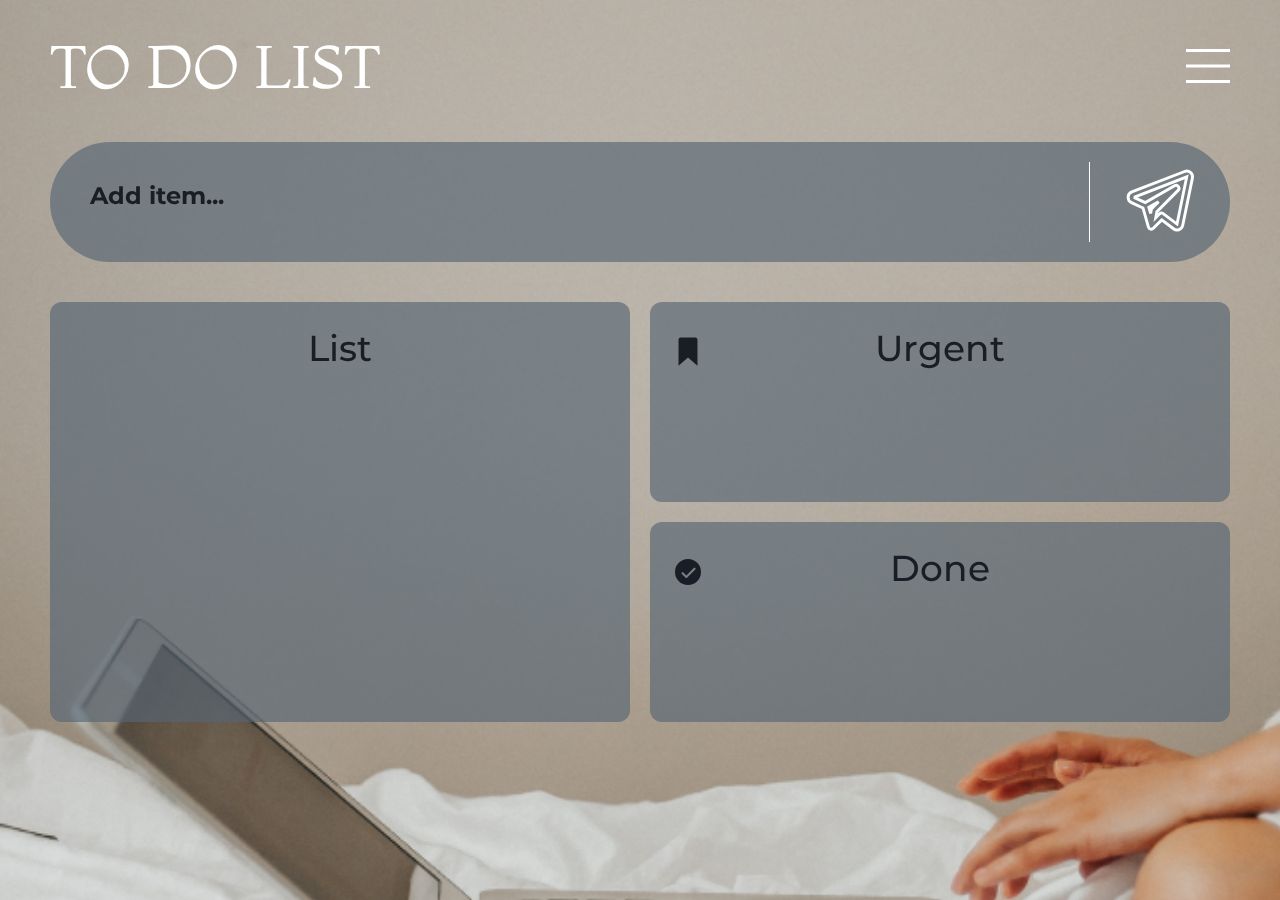
==== index.html @ da49c691 "Updates" ====
<!DOCTYPE html>
<html lang="en">

<head>
  <meta charset="UTF-8">
  <meta name="viewport" content="width=device-width, initial-scale=1.0">
  <title>ToDo List</title>
  <link rel="apple-touch-icon" sizes="180x180" href="images/favicon/apple-touch-icon.png">
  <link rel="icon" type="image/png" sizes="32x32" href="images/favicon/favicon-32x32.png">
  <link rel="icon" type="image/png" sizes="16x16" href="images/favicon/favicon-16x16.png">
  <link rel="manifest" href="images/favicon/site.webmanifest">
  <link rel="mask-icon" href="images/favicon/safari-pinned-tab.svg" color="#5bbad5">
  <meta name="msapplication-TileColor" content="#da532c">
  <meta name="theme-color" content="#ffffff">
  <link rel="stylesheet" href="css/style.min.css">
</head>

<body>
  <header class="header">
    <div class="container">
      <nav class="menu">
        <h1 class="header__title lng-title">TO DO LIST</h1>

        <button class="burger" type="button">
          <span class="burger__line"></span>
          <span class="sr-only lng-sr_only_burger">Open menu</span>
        </button>
      </nav>
    </div>
  </header>
  <main class="main">

    <section class="to-do">
      <div class="container">
        <div class="to-do__inner">

          <form class="form" id="form">
            <textarea class="form__input" id="input" placeholder="Add item..."></textarea>
            <button class="form__btn-send" type="submit">
              <svg class="form__btn-svg">
                <use xlink:href="images/sprite.svg#add_btn"></use>
              </svg>
            </button>
          </form>

          <button class="form__btn-cancele none lng-cancele_btn" type="button">Cancele</button>

          <div class="to-do__lists">
            <div class="to-do__wrap to-do__wrap--tasks" id="tasks-all" data-status="all">
              <h2 class="to-do__list-title lng-list">List</h2>
              <ul class="to-do__lict"></ul>
            </div>
            <div class="to-do__wrap to-do__wrap--pinned" id="tasks-pinned" data-status="pinned">
              <div class="to-do__title-wrap">
                <h2 class="to-do__list-title lng-urgent">Urgent</h2>
                <svg class="to-do__svg to-do__svg--title">
                  <use xlink:href="images/sprite.svg#pin"></use>
                </svg>
              </div>
              <ul class="to-do__list-pinned"></ul>
            </div>
            <div class="to-do__wrap to-do__wrap--done" id="tasks-done" data-status="done">
              <div class="to-do__title-wrap">
                <h2 class="to-do__list-title lng-done">Done</h2>
                <svg class="to-do__svg to-do__svg--title">
                  <use xlink:href="images/sprite.svg#check-mark"></use>
                </svg>
              </div>
              <ul class="to-do__list-done"></ul>
            </div>
          </div>
        </div>
      </div>
    </section>

    <div class="page-status">
      <div class="page-status__wrap">

        <div class="drop-down">
          <button class="drop-down__btn" type="button">
            <span class="lng-select_them">
              Select theme
            </span>
            <svg class="drop-down__svg">
              <use xlink:href="images/sprite.svg#vector"></use>
            </svg>
          </button>
          <input class="drop-down__input none" type="text" id="theme-input">

          <ul class="drop-down__list none" id="theme-list">
            <li class="drop-down__item lng-select_them_light" data-val="light">
              Light
            </li>
            <li class="drop-down__item lng-select_them_dark" data-val="dark">
              Dark
            </li>
            <li class="drop-down__item lng-select_them_eggplant" data-val="eggplant">
              Serious eggplant
            </li>
          </ul>
        </div>

        <div class="drop-down">
          <button class="drop-down__btn" type="button">
            <span class="lng-select_language">Select language</span>
            <svg class="drop-down__svg">
              <use xlink:href="images/sprite.svg#vector"></use>
            </svg>
          </button>
          <input class="drop-down__input none" type="text" id="lang-input">

          <ul class="drop-down__list none" id="lang-list">
            <li class="drop-down__item lng-select_language_en" data-val="en">
              EN English
            </li>
            <li class="drop-down__item lng-select_language_fr" data-val="fr">
              FR French
            </li>
            <li class="drop-down__item lng-select_language_ua" data-val="ua">
              UA Ukrainian
            </li>
          </ul>

        </div>
      </div>
    </div>

    <div class="error none">
      <div class="error__wrap">
        <p class="error__text"></p>
        <button class="error__btn" type="button">Ok</button>
      </div>
    </div>

    <div class="bg" style="background-image: url('images/bg/bg.png');"></div>
  </main>

  <script src="js/main.min.js"></script>
</body>

</html>
---- css/style.min.css ----
html{-webkit-box-sizing:border-box;box-sizing:border-box}*,*::after,*::before{-webkit-box-sizing:inherit;box-sizing:inherit}body{min-height:100vh}ul,ol{padding:0}body,h1,h2,h3,h4,h5,h6,p,ul,ol,li,figure,figcaption,blockquote,dd,dl{margin:0}ul{list-style:none}img{max-width:100%;display:block}input,button,textarea,select{font:inherit;border:none}button{padding:0;border:none;font:inherit;color:inherit;background-color:rgba(0,0,0,0);cursor:pointer;-webkit-appearance:none;-moz-appearance:none;appearance:none}a{text-decoration:none;color:inherit}a,button,input,textarea{outline:rgba(0,0,0,0)}html.light{--text-color: #fff;--menu-color: #fff;--akcent-bg-color: rgba(54, 33, 191, 0.65);--akcent-color: #110559;--symbol-color: #21118C}html.dark{--text-color: #fff;--menu-color: #fff;--akcent-bg-color: rgba(86, 101, 115, 0.65);--akcent-color: #181D26;--symbol-color: #2C3540}html.eggplant{--text-color: #000000;--menu-color: #fff;--akcent-bg-color: rgba(255, 255, 255, 0.65);--akcent-color: #563831;--symbol-color: #A28B85}.error__wrap,.drop-down__item,.drop-down__btn{border:2px solid var(--menu-color);border-radius:6px}body{font-family:"Montserrat";font-weight:400}.form__btn-cancele,.form__input,.to-do__item,.to-do__list-title{font-family:"Montserrat";font-weight:500}.form__input::-webkit-input-placeholder{font-family:"Montserrat";font-weight:700}.form__input::-moz-placeholder{font-family:"Montserrat";font-weight:700}.form__input:-ms-input-placeholder{font-family:"Montserrat";font-weight:700}.form__input::-ms-input-placeholder{font-family:"Montserrat";font-weight:700}.form__input::placeholder{font-family:"Montserrat";font-weight:700}.header__title{font-family:"Montaga";font-weight:400}@font-face{font-family:"Montserrat";font-weight:700;font-style:normal;src:url("../fonts/Montserrat-Bold.woff2") format("woff2"),url("../fonts/Montserrat-Bold.woff") format("woff");font-display:swap}@font-face{font-family:"Montserrat";font-weight:500;font-style:normal;src:url("../fonts/Montserrat-Medium.woff2") format("woff2"),url("../fonts/Montserrat-Medium.woff") format("woff");font-display:swap}@font-face{font-family:"Montserrat";font-weight:400;font-style:normal;src:url("../fonts/Montserrat-Regular.woff2") format("woff2"),url("../fonts/Montserrat-Regular.woff") format("woff");font-display:swap}@font-face{font-family:"Montaga";font-weight:400;font-style:normal;src:url("../fonts/Montaga-Regular.woff2") format("woff2"),url("../fonts/Montaga-Regular.woff") format("woff");font-display:swap}body,html{height:100%}html{scroll-behavior:smooth}body{display:-webkit-box;display:-ms-flexbox;display:flex;-webkit-box-orient:vertical;-webkit-box-direction:normal;-ms-flex-direction:column;flex-direction:column;font-size:16px;line-height:1.2;color:var(--text-color);background-color:rgba(0,0,0,0)}.sr-only{position:absolute;width:1px;height:1px;margin:-1px;border:0;padding:0;white-space:nowrap;clip-path:inset(100%);clip:rect(0 0 0 0);overflow:hidden}.main{-webkit-box-flex:1;-ms-flex-positive:1;flex-grow:1}.container{max-width:1210px;padding:0 15px;margin:0 auto}.none{display:none !important}.lock{overflow:hidden}.bg{position:fixed;inset:0;z-index:-1;background-position:center center;background-size:cover;background-repeat:no-repeat}.header{padding-top:30px;padding-bottom:40px}@media(max-width: 1210px){.header{padding-top:calc(20px + 10*(100vw - 320px)/890)}}@media(max-width: 1210px){.header{padding-bottom:calc(20px + 20*(100vw - 320px)/890)}}.header__title{text-transform:uppercase;font-size:60px}@media(max-width: 1210px){.header__title{font-size:calc(20px + 40*(100vw - 320px)/890)}}.menu{display:-webkit-box;display:-ms-flexbox;display:flex;-webkit-box-pack:justify;-ms-flex-pack:justify;justify-content:space-between;-webkit-box-align:center;-ms-flex-align:center;align-items:center}.page-status{position:fixed;top:-200%;background-color:rgba(51,51,51,.5);height:100vh;width:100%;z-index:100;-webkit-transition:top .3s;transition:top .3s}@media only screen and (max-width: 559px){.page-status{height:100vh}}.page-status--active{top:0}.page-status__wrap{display:-webkit-box;display:-ms-flexbox;display:flex;-webkit-box-align:center;-ms-flex-align:center;align-items:center;background-color:var(--akcent-color);height:100px;padding-left:40px;padding-right:40px;gap:20px}@media(max-width: 1210px){.page-status__wrap{height:calc(70px + 30*(100vw - 320px)/890)}}@media(max-width: 1210px){.page-status__wrap{padding-left:calc(20px + 20*(100vw - 320px)/890)}}@media(max-width: 1210px){.page-status__wrap{padding-right:calc(20px + 20*(100vw - 320px)/890)}}@media only screen and (max-width: 559px){.page-status__wrap{-webkit-box-orient:vertical;-webkit-box-direction:normal;-ms-flex-direction:column;flex-direction:column;-webkit-box-align:start;-ms-flex-align:start;align-items:flex-start;height:100vh;width:80vw;padding-top:20px}}.burger{width:44px;height:34px;position:relative;color:var(--menu-color);z-index:200}.burger__line{position:absolute;right:0;top:50%;-webkit-transform:translateY(-50%);-ms-transform:translateY(-50%);transform:translateY(-50%);width:100%;height:3px;background-color:currentColor;-webkit-transition:-webkit-transform .3s ease-in-out;transition:-webkit-transform .3s ease-in-out;transition:transform .3s ease-in-out;transition:transform .3s ease-in-out, -webkit-transform .3s ease-in-out}.burger::before,.burger::after{content:"";position:absolute;right:0;width:100%;height:3px;background-color:currentColor;-webkit-transition:top .3s ease-in-out,-webkit-transform .3s ease-in-out;transition:top .3s ease-in-out,-webkit-transform .3s ease-in-out;transition:transform .3s ease-in-out,top .3s ease-in-out;transition:transform .3s ease-in-out,top .3s ease-in-out,-webkit-transform .3s ease-in-out}.burger::before{top:0}.burger::after{top:calc(100% - 3px)}.burger--active .burger__line{-webkit-transform:scale(0);-ms-transform:scale(0);transform:scale(0);-webkit-transition:-webkit-transform .3s ease-in-out;transition:-webkit-transform .3s ease-in-out;transition:transform .3s ease-in-out;transition:transform .3s ease-in-out, -webkit-transform .3s ease-in-out}.burger--active::before{-webkit-transform:rotate(45deg);-ms-transform:rotate(45deg);transform:rotate(45deg);top:50%;-webkit-transition:top .3s ease-in-out,-webkit-transform .3s ease-in-out;transition:top .3s ease-in-out,-webkit-transform .3s ease-in-out;transition:transform .3s ease-in-out,top .3s ease-in-out;transition:transform .3s ease-in-out,top .3s ease-in-out,-webkit-transform .3s ease-in-out}.burger--active::after{-webkit-transform:rotate(-45deg);-ms-transform:rotate(-45deg);transform:rotate(-45deg);top:50%;-webkit-transition:top .3s ease-in-out,-webkit-transform .3s ease-in-out;transition:top .3s ease-in-out,-webkit-transform .3s ease-in-out;transition:transform .3s ease-in-out,top .3s ease-in-out;transition:transform .3s ease-in-out,top .3s ease-in-out,-webkit-transform .3s ease-in-out}.drop-down{position:relative}@media only screen and (max-width: 559px){.drop-down{width:100%}}.drop-down__btn{position:relative;padding-left:15px;padding-right:50px;height:50px;width:100%;color:var(--menu-color);-webkit-transition:color .3s;transition:color .3s}@media(max-width: 1210px){.drop-down__btn{padding-left:calc(10px + 5*(100vw - 320px)/890)}}@media(max-width: 1210px){.drop-down__btn{padding-right:calc(30px + 20*(100vw - 320px)/890)}}@media(max-width: 1210px){.drop-down__btn{height:calc(30px + 20*(100vw - 320px)/890)}}.drop-down__btn.active{border-bottom:none;border-radius:6px 6px 0 0}.drop-down__btn.active .drop-down__svg{-webkit-transform:translate(0, -50%) rotateZ(180deg);-ms-transform:translate(0, -50%) rotate(180deg);transform:translate(0, -50%) rotateZ(180deg)}.drop-down__btn:hover{background-color:var(--symbol-color)}.drop-down__btn:focus-visible{background-color:var(--symbol-color)}.drop-down__btn *{pointer-events:none}@media(hover: none)and (pointer: coarse){.drop-down__btn:hover{background-color:initial}}.drop-down__list{position:absolute;left:0;top:50px;width:100%;z-index:100}@media(max-width: 1210px){.drop-down__list{top:calc(30px + 20*(100vw - 320px)/890)}}.drop-down__item{cursor:pointer;background-color:var(--akcent-color);color:var(--menu-color);padding-left:15px;padding-top:10px;padding-bottom:10px;border-radius:0;border-bottom:none;-webkit-transition:color .3s;transition:color .3s}@media(max-width: 1210px){.drop-down__item{padding-left:calc(10px + 5*(100vw - 320px)/890)}}@media(max-width: 1210px){.drop-down__item{padding-top:calc(5px + 5*(100vw - 320px)/890)}}@media(max-width: 1210px){.drop-down__item{padding-bottom:calc(5px + 5*(100vw - 320px)/890)}}.drop-down__item:last-child{border:2px solid var(--menu-color);border-radius:0 0 6px 6px}.drop-down__item:hover{background-color:var(--symbol-color)}.drop-down__item *{pointer-events:none}@media(hover: none)and (pointer: coarse){.drop-down__item:hover{background-color:initial}}.drop-down__svg{position:absolute;top:50%;-webkit-transform:translate(0, -50%) rotateZ(0deg);-ms-transform:translate(0, -50%) rotate(0deg);transform:translate(0, -50%) rotateZ(0deg);right:10px;fill:none;stroke:var(--menu-color);height:25px;width:25px;height:25px;width:25px;pointer-events:none;-webkit-transition:stroke .3s,opacity .3s,-webkit-transform .3s;transition:stroke .3s,opacity .3s,-webkit-transform .3s;transition:stroke .3s,transform .3s,opacity .3s;transition:stroke .3s,transform .3s,opacity .3s,-webkit-transform .3s}@media(max-width: 1210px){.drop-down__svg{height:calc(15px + 10*(100vw - 320px)/890)}}@media(max-width: 1210px){.drop-down__svg{width:calc(15px + 10*(100vw - 320px)/890)}}.to-do__inner{display:-webkit-box;display:-ms-flexbox;display:flex;-webkit-box-orient:vertical;-webkit-box-direction:normal;-ms-flex-direction:column;flex-direction:column;padding-bottom:20px}.to-do__lists{display:-ms-grid;display:grid;gap:20px;gap:20px;-ms-grid-rows:auto 20px auto 20px auto;grid-template-areas:"A B" "A C" "A C";-ms-grid-columns:minmax(0, 1fr) 20px minmax(0, 1fr);grid-template-columns:repeat(2, minmax(0, 1fr))}@media(max-width: 1210px){.to-do__lists{gap:calc(10px + 10*(100vw - 320px)/890)}}@media only screen and (max-width: 767px){.to-do__lists{grid-template-areas:"A A" "B B" "C C"}}.to-do__wrap{background-color:var(--akcent-bg-color);border-radius:12px;padding:25px;padding:25px;overflow:auto}@media(max-width: 1210px){.to-do__wrap{padding:calc(15px + 10*(100vw - 320px)/890)}}.to-do__wrap--tasks{-ms-grid-row:1;-ms-grid-row-span:5;-ms-grid-column:1;grid-area:A;min-height:400px;min-height:400px}@media(max-width: 1210px){.to-do__wrap--tasks{min-height:calc(200px + 200*(100vw - 320px)/890)}}.to-do__wrap--pinned{-ms-grid-row:1;-ms-grid-column:3;grid-area:B;min-height:200px}@media(max-width: 1210px){.to-do__wrap--pinned{min-height:calc(150px + 50*(100vw - 320px)/890)}}.to-do__wrap--done{-ms-grid-row:3;-ms-grid-row-span:3;-ms-grid-column:3;grid-area:C;min-height:200px}@media only screen and (max-width: 767px){.to-do__wrap--tasks{-ms-grid-row:1;-ms-grid-row-span:1;-ms-grid-column:1;-ms-grid-column-span:2}.to-do__wrap--pinned{-ms-grid-row:2;-ms-grid-column:1;-ms-grid-column-span:2}.to-do__wrap--done{-ms-grid-row:3;-ms-grid-row-span:1;-ms-grid-column:1;-ms-grid-column-span:2}}@media(max-width: 1210px){.to-do__wrap--done{min-height:calc(150px + 50*(100vw - 320px)/890)}}.to-do__list-title{text-align:center;color:var(--akcent-color);margin-bottom:20px;font-size:36px}@media(max-width: 1210px){.to-do__list-title{margin-bottom:calc(10px + 10*(100vw - 320px)/890)}}@media(max-width: 1210px){.to-do__list-title{font-size:calc(22px + 14*(100vw - 320px)/890)}}.to-do__title-wrap{position:relative}.to-do__item{cursor:move;position:relative;display:-webkit-box;display:-ms-flexbox;display:flex;-webkit-box-pack:justify;-ms-flex-pack:justify;justify-content:space-between;gap:10px;-webkit-box-align:center;-ms-flex-align:center;align-items:center;width:100%;padding:5px 10px;font-size:24px;border-bottom:1px solid var(--text-color)}@media(max-width: 1210px){.to-do__item{font-size:calc(14px + 10*(100vw - 320px)/890)}}.to-do__item:not(:last-child){margin-bottom:20px}@media(max-width: 1210px){.to-do__item:not(:last-child){margin-bottom:calc(10px + 10*(100vw - 320px)/890)}}.to-do__item::-webkit-input-placeholder{font-size:24px}.to-do__item::-moz-placeholder{font-size:24px}.to-do__item:-ms-input-placeholder{font-size:24px}.to-do__item::-ms-input-placeholder{font-size:24px}.to-do__item::placeholder{font-size:24px}@media(max-width: 1210px){.to-do__item::-webkit-input-placeholder{font-size:calc(14px + 10*(100vw - 320px)/890)}.to-do__item::-moz-placeholder{font-size:calc(14px + 10*(100vw - 320px)/890)}.to-do__item:-ms-input-placeholder{font-size:calc(14px + 10*(100vw - 320px)/890)}.to-do__item::-ms-input-placeholder{font-size:calc(14px + 10*(100vw - 320px)/890)}.to-do__item::placeholder{font-size:calc(14px + 10*(100vw - 320px)/890)}}.to-do__item.done{opacity:.5;text-decoration:line-through}.to-do__item.pinned{-webkit-box-shadow:0px -13px 11px -11px rgba(227,0,0,.28) inset;box-shadow:0px -13px 11px -11px rgba(227,0,0,.28) inset}.to-do__task-text{overflow-wrap:break-word;word-break:break-word}.to-do__task-control{display:-webkit-box;display:-ms-flexbox;display:flex;gap:5px;-webkit-box-align:center;-ms-flex-align:center;align-items:center;-ms-flex-item-align:start;align-self:flex-start}.to-do__task-control button{display:block}.to-do__task-control button:hover .to-do__svg{fill:var(--akcent-color)}.to-do__task-control button:active .to-do__svg{opacity:.8}.to-do__task-control button:focus-visible .to-do__svg{fill:var(--akcent-color)}@media(hover: none)and (pointer: coarse){.to-do__task-control button:hover .to-do__svg{fill:var(--symbol-color)}}.to-do__done.active .to-do__svg{fill:var(--akcent-color)}.to-do__pinned.active .to-do__svg{fill:var(--akcent-color)}.to-do__svg{fill:var(--symbol-color);height:30px;width:26px;-webkit-transition:fill .2s,opacity .2s;transition:fill .2s,opacity .2s;pointer-events:none}@media(max-width: 1210px){.to-do__svg{height:calc(20px + 10*(100vw - 320px)/890)}}@media(max-width: 1210px){.to-do__svg{width:calc(16px + 10*(100vw - 320px)/890)}}.to-do__svg--title{fill:var(--akcent-color);position:absolute;top:50%;-webkit-transform:translate(0, -40%);-ms-transform:translate(0, -40%);transform:translate(0, -40%);left:0}.form{margin-bottom:40px;height:120px;background-color:var(--akcent-bg-color);display:-webkit-box;display:-ms-flexbox;display:flex;-webkit-box-align:center;-ms-flex-align:center;align-items:center;gap:20px;gap:20px;padding:20px;border-radius:60px}@media(max-width: 1210px){.form{margin-bottom:calc(20px + 20*(100vw - 320px)/890)}}@media(max-width: 1210px){.form{height:calc(80px + 40*(100vw - 320px)/890)}}@media(max-width: 1210px){.form{gap:calc(10px + 10*(100vw - 320px)/890)}}@media(max-width: 1210px){.form{padding:calc(10px + 10*(100vw - 320px)/890)}}.form__input{background-color:rgba(0,0,0,0);border:none;border-right:1px solid var(--text-color);-webkit-box-flex:1;-ms-flex-positive:1;flex-grow:1;padding:20px;height:80px;font-size:24px;resize:none;-webkit-transition:border-color .2s,-webkit-box-shadow .2s;transition:border-color .2s,-webkit-box-shadow .2s;transition:border-color .2s,box-shadow .2s;transition:border-color .2s,box-shadow .2s,-webkit-box-shadow .2s}@media(max-width: 1210px){.form__input{height:calc(60px + 20*(100vw - 320px)/890)}}@media(max-width: 1210px){.form__input{font-size:calc(18px + 6*(100vw - 320px)/890)}}.form__input::-webkit-scrollbar{display:none}.form__input::-webkit-input-placeholder{color:var(--akcent-color)}.form__input::-moz-placeholder{color:var(--akcent-color)}.form__input:-ms-input-placeholder{color:var(--akcent-color)}.form__input::-ms-input-placeholder{color:var(--akcent-color)}.form__input::placeholder{color:var(--akcent-color)}.form__btn-send{height:100px;width:100px}@media(max-width: 1210px){.form__btn-send{height:calc(50px + 50*(100vw - 320px)/890)}}@media(max-width: 1210px){.form__btn-send{width:calc(50px + 50*(100vw - 320px)/890)}}.form__btn-send:hover .form__btn-svg{stroke:var(--akcent-color)}.form__btn-send:active .form__btn-svg{scale:.8}.form__btn-send:focus-visible .form__btn-svg{stroke:var(--akcent-color)}@media(hover: none)and (pointer: coarse){.form__btn-send:hover .form__btn-svg{stroke:var(--text-color)}}.form__btn-cancele{width:100%;font-size:36px;padding:10px 0;margin-bottom:20px;background-color:var(--symbol-color);color:var(--menu-color);border-radius:6px;-webkit-transition:border-color .2s,color .2s;transition:border-color .2s,color .2s}@media(max-width: 1210px){.form__btn-cancele{font-size:calc(18px + 18*(100vw - 320px)/890)}}.form__btn-cancele:hover{color:var(--akcent-color)}.form__btn-cancele:active{opacity:.8}.form__btn-cancele:focus{border-color:var(--akcent-color)}@media(hover: none)and (pointer: coarse){.form__btn-cancele:hover .form__btn-svg{color:var(--akcent-color)}}.form__btn-svg{fill:none;stroke:var(--text-color);height:70px;width:70px;-webkit-transition:stroke .3s,scale .3s;transition:stroke .3s,scale .3s}@media(max-width: 1210px){.form__btn-svg{height:calc(30px + 40*(100vw - 320px)/890)}}@media(max-width: 1210px){.form__btn-svg{width:calc(30px + 40*(100vw - 320px)/890)}}.error{position:fixed;inset:0;display:-webkit-box;display:-ms-flexbox;display:flex;-webkit-box-align:center;-ms-flex-align:center;align-items:center;-webkit-box-pack:center;-ms-flex-pack:center;justify-content:center;z-index:300}.error__wrap{background-color:var(--symbol-color);color:var(--bg-color);padding:30px;max-width:80%}@media(max-width: 1210px){.error__wrap{padding:calc(10px + 20*(100vw - 320px)/890)}}.error__text{font-size:26px;margin-bottom:20px;color:var(--menu-color)}@media(max-width: 1210px){.error__text{font-size:calc(16px + 10*(100vw - 320px)/890)}}@media(max-width: 1210px){.error__text{margin-bottom:calc(10px + 10*(100vw - 320px)/890)}}.error__btn{display:block;background-color:var(--akcent-color);border-radius:6px;border:3px solid var(--akcent-color);padding:10px;color:var(--menu-color);font-size:26px;margin:0 auto;-webkit-transition:color .3s,background-color .3s,scale .3s;transition:color .3s,background-color .3s,scale .3s}@media(max-width: 1210px){.error__btn{font-size:calc(16px + 10*(100vw - 320px)/890)}}.error__btn:hover{background-color:var(--menu-color);color:var(--akcent-color)}.error__btn:focus-visible{background-color:var(--menu-color);color:var(--akcent-color)}.error__btn:active{scale:.9}
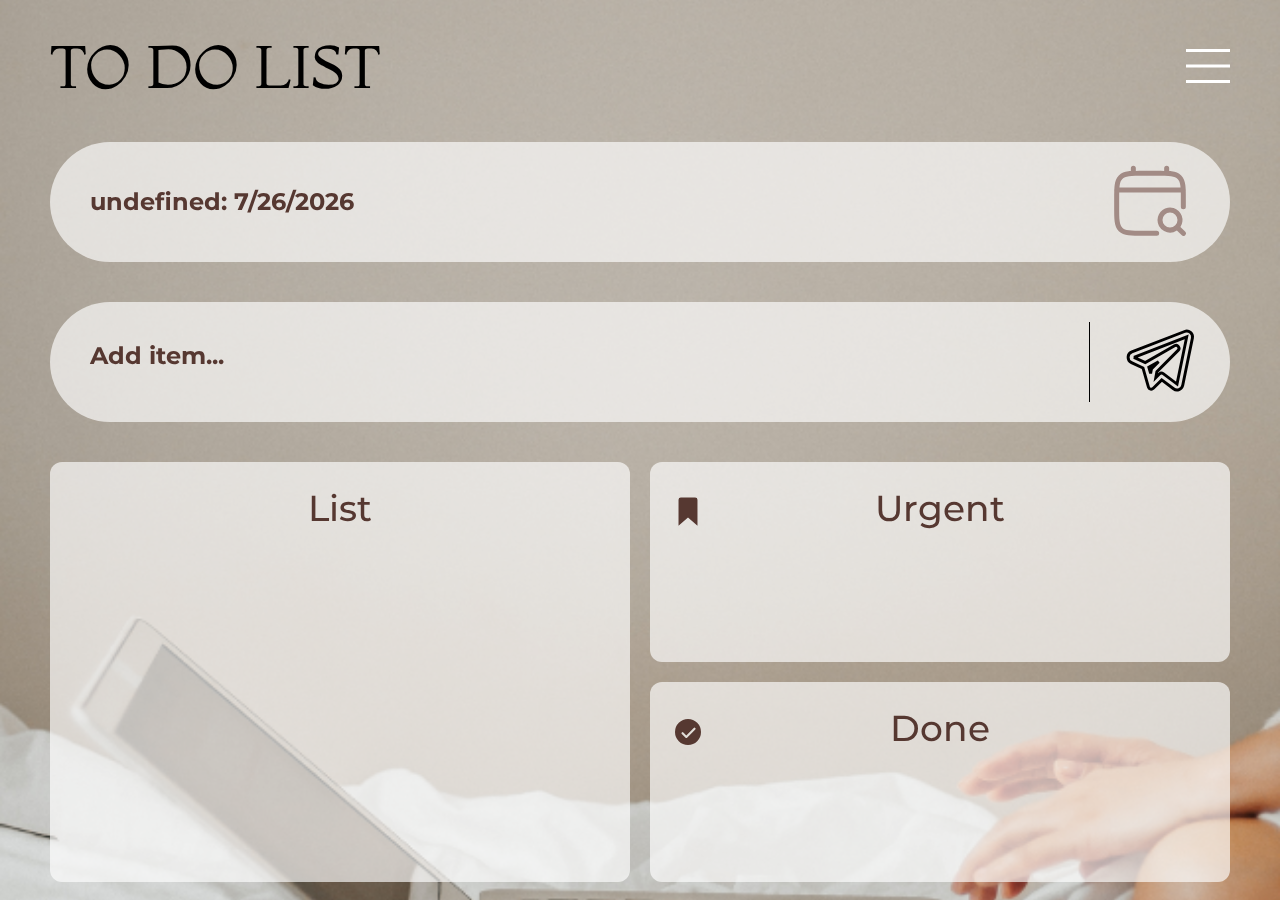
==== commit 7454a136: "Updates" ====
--- a/index.html
+++ b/index.html
@@ -8,7 +8,7 @@
   <link rel="apple-touch-icon" sizes="180x180" href="images/favicon/apple-touch-icon.png">
   <link rel="icon" type="image/png" sizes="32x32" href="images/favicon/favicon-32x32.png">
   <link rel="icon" type="image/png" sizes="16x16" href="images/favicon/favicon-16x16.png">
-  <link rel="manifest" href="images/favicon/site.webmanifest">
+  <!-- <link rel="manifest" href="images/favicon/site.webmanifest"> -->
   <link rel="mask-icon" href="images/favicon/safari-pinned-tab.svg" color="#5bbad5">
   <meta name="msapplication-TileColor" content="#da532c">
   <meta name="theme-color" content="#ffffff">
@@ -33,6 +33,49 @@
     <section class="to-do">
       <div class="container">
         <div class="to-do__inner">
+
+          <form class="form-date" id="form-date">
+            <p class="form-date__date">Date:</p>
+            <button class="form-date__btn">
+              <svg class="form-date__btn-svg">
+                <use xlink:href="images/sprite.svg#calendar"></use>
+              </svg>
+            </button>
+            <input class="form-date__input none" type="text" id="input-date">
+
+            <div class="calendar none">
+
+              <div class="calendar__head">
+                <p class="calendar__month">01.1999</p>
+                <div class="calendar__control">
+                  <button class="calendar__btn calendar__btn--next" id="next">
+                    <svg class="calendar__btn-svg">
+                      <use xlink:href="images/sprite.svg#arrow"></use>
+                    </svg>
+                  </button>
+                  <button class="calendar__btn calendar__btn--prev" id="prev">
+                    <svg class="calendar__btn-svg">
+                      <use xlink:href="images/sprite.svg#arrow"></use>
+                    </svg>
+                  </button>
+                </div>
+              </div>
+
+              <ul class="calendar__week-days">
+                <li class="calendar__week-day lng-mo">Mo</li>
+                <li class="calendar__week-day lng-ty">Ty</li>
+                <li class="calendar__week-day lng-we">We</li>
+                <li class="calendar__week-day lng-th">Th</li>
+                <li class="calendar__week-day lng-fr">Fr</li>
+                <li class="calendar__week-day lng-sa">Sa</li>
+                <li class="calendar__week-day lng-su">Su</li>
+              </ul>
+
+              <ul class="calendar__days">
+      
+              </ul>
+            </div>
+          </form>
 
           <form class="form" id="form">
             <textarea class="form__input" id="input" placeholder="Add item..."></textarea>
@@ -88,14 +131,11 @@
           <input class="drop-down__input none" type="text" id="theme-input">
 
           <ul class="drop-down__list none" id="theme-list">
-            <li class="drop-down__item lng-select_them_light" data-val="light">
-              Light
-            </li>
             <li class="drop-down__item lng-select_them_dark" data-val="dark">
               Dark
             </li>
-            <li class="drop-down__item lng-select_them_eggplant" data-val="eggplant">
-              Serious eggplant
+            <li class="drop-down__item lng-select_them_classical" data-val="classical">
+              Classical
             </li>
           </ul>
         </div>
--- a/css/style.min.css
+++ b/css/style.min.css
@@ -1 +1 @@
-html{-webkit-box-sizing:border-box;box-sizing:border-box}*,*::after,*::before{-webkit-box-sizing:inherit;box-sizing:inherit}body{min-height:100vh}ul,ol{padding:0}body,h1,h2,h3,h4,h5,h6,p,ul,ol,li,figure,figcaption,blockquote,dd,dl{margin:0}ul{list-style:none}img{max-width:100%;display:block}input,button,textarea,select{font:inherit;border:none}button{padding:0;border:none;font:inherit;color:inherit;background-color:rgba(0,0,0,0);cursor:pointer;-webkit-appearance:none;-moz-appearance:none;appearance:none}a{text-decoration:none;color:inherit}a,button,input,textarea{outline:rgba(0,0,0,0)}html.light{--text-color: #fff;--menu-color: #fff;--akcent-bg-color: rgba(54, 33, 191, 0.65);--akcent-color: #110559;--symbol-color: #21118C}html.dark{--text-color: #fff;--menu-color: #fff;--akcent-bg-color: rgba(86, 101, 115, 0.65);--akcent-color: #181D26;--symbol-color: #2C3540}html.eggplant{--text-color: #000000;--menu-color: #fff;--akcent-bg-color: rgba(255, 255, 255, 0.65);--akcent-color: #563831;--symbol-color: #A28B85}.error__wrap,.drop-down__item,.drop-down__btn{border:2px solid var(--menu-color);border-radius:6px}body{font-family:"Montserrat";font-weight:400}.form__btn-cancele,.form__input,.to-do__item,.to-do__list-title{font-family:"Montserrat";font-weight:500}.form__input::-webkit-input-placeholder{font-family:"Montserrat";font-weight:700}.form__input::-moz-placeholder{font-family:"Montserrat";font-weight:700}.form__input:-ms-input-placeholder{font-family:"Montserrat";font-weight:700}.form__input::-ms-input-placeholder{font-family:"Montserrat";font-weight:700}.form__input::placeholder{font-family:"Montserrat";font-weight:700}.header__title{font-family:"Montaga";font-weight:400}@font-face{font-family:"Montserrat";font-weight:700;font-style:normal;src:url("../fonts/Montserrat-Bold.woff2") format("woff2"),url("../fonts/Montserrat-Bold.woff") format("woff");font-display:swap}@font-face{font-family:"Montserrat";font-weight:500;font-style:normal;src:url("../fonts/Montserrat-Medium.woff2") format("woff2"),url("../fonts/Montserrat-Medium.woff") format("woff");font-display:swap}@font-face{font-family:"Montserrat";font-weight:400;font-style:normal;src:url("../fonts/Montserrat-Regular.woff2") format("woff2"),url("../fonts/Montserrat-Regular.woff") format("woff");font-display:swap}@font-face{font-family:"Montaga";font-weight:400;font-style:normal;src:url("../fonts/Montaga-Regular.woff2") format("woff2"),url("../fonts/Montaga-Regular.woff") format("woff");font-display:swap}body,html{height:100%}html{scroll-behavior:smooth}body{display:-webkit-box;display:-ms-flexbox;display:flex;-webkit-box-orient:vertical;-webkit-box-direction:normal;-ms-flex-direction:column;flex-direction:column;font-size:16px;line-height:1.2;color:var(--text-color);background-color:rgba(0,0,0,0)}.sr-only{position:absolute;width:1px;height:1px;margin:-1px;border:0;padding:0;white-space:nowrap;clip-path:inset(100%);clip:rect(0 0 0 0);overflow:hidden}.main{-webkit-box-flex:1;-ms-flex-positive:1;flex-grow:1}.container{max-width:1210px;padding:0 15px;margin:0 auto}.none{display:none !important}.lock{overflow:hidden}.bg{position:fixed;inset:0;z-index:-1;background-position:center center;background-size:cover;background-repeat:no-repeat}.header{padding-top:30px;padding-bottom:40px}@media(max-width: 1210px){.header{padding-top:calc(20px + 10*(100vw - 320px)/890)}}@media(max-width: 1210px){.header{padding-bottom:calc(20px + 20*(100vw - 320px)/890)}}.header__title{text-transform:uppercase;font-size:60px}@media(max-width: 1210px){.header__title{font-size:calc(20px + 40*(100vw - 320px)/890)}}.menu{display:-webkit-box;display:-ms-flexbox;display:flex;-webkit-box-pack:justify;-ms-flex-pack:justify;justify-content:space-between;-webkit-box-align:center;-ms-flex-align:center;align-items:center}.page-status{position:fixed;top:-200%;background-color:rgba(51,51,51,.5);height:100vh;width:100%;z-index:100;-webkit-transition:top .3s;transition:top .3s}@media only screen and (max-width: 559px){.page-status{height:100vh}}.page-status--active{top:0}.page-status__wrap{display:-webkit-box;display:-ms-flexbox;display:flex;-webkit-box-align:center;-ms-flex-align:center;align-items:center;background-color:var(--akcent-color);height:100px;padding-left:40px;padding-right:40px;gap:20px}@media(max-width: 1210px){.page-status__wrap{height:calc(70px + 30*(100vw - 320px)/890)}}@media(max-width: 1210px){.page-status__wrap{padding-left:calc(20px + 20*(100vw - 320px)/890)}}@media(max-width: 1210px){.page-status__wrap{padding-right:calc(20px + 20*(100vw - 320px)/890)}}@media only screen and (max-width: 559px){.page-status__wrap{-webkit-box-orient:vertical;-webkit-box-direction:normal;-ms-flex-direction:column;flex-direction:column;-webkit-box-align:start;-ms-flex-align:start;align-items:flex-start;height:100vh;width:80vw;padding-top:20px}}.burger{width:44px;height:34px;position:relative;color:var(--menu-color);z-index:200}.burger__line{position:absolute;right:0;top:50%;-webkit-transform:translateY(-50%);-ms-transform:translateY(-50%);transform:translateY(-50%);width:100%;height:3px;background-color:currentColor;-webkit-transition:-webkit-transform .3s ease-in-out;transition:-webkit-transform .3s ease-in-out;transition:transform .3s ease-in-out;transition:transform .3s ease-in-out, -webkit-transform .3s ease-in-out}.burger::before,.burger::after{content:"";position:absolute;right:0;width:100%;height:3px;background-color:currentColor;-webkit-transition:top .3s ease-in-out,-webkit-transform .3s ease-in-out;transition:top .3s ease-in-out,-webkit-transform .3s ease-in-out;transition:transform .3s ease-in-out,top .3s ease-in-out;transition:transform .3s ease-in-out,top .3s ease-in-out,-webkit-transform .3s ease-in-out}.burger::before{top:0}.burger::after{top:calc(100% - 3px)}.burger--active .burger__line{-webkit-transform:scale(0);-ms-transform:scale(0);transform:scale(0);-webkit-transition:-webkit-transform .3s ease-in-out;transition:-webkit-transform .3s ease-in-out;transition:transform .3s ease-in-out;transition:transform .3s ease-in-out, -webkit-transform .3s ease-in-out}.burger--active::before{-webkit-transform:rotate(45deg);-ms-transform:rotate(45deg);transform:rotate(45deg);top:50%;-webkit-transition:top .3s ease-in-out,-webkit-transform .3s ease-in-out;transition:top .3s ease-in-out,-webkit-transform .3s ease-in-out;transition:transform .3s ease-in-out,top .3s ease-in-out;transition:transform .3s ease-in-out,top .3s ease-in-out,-webkit-transform .3s ease-in-out}.burger--active::after{-webkit-transform:rotate(-45deg);-ms-transform:rotate(-45deg);transform:rotate(-45deg);top:50%;-webkit-transition:top .3s ease-in-out,-webkit-transform .3s ease-in-out;transition:top .3s ease-in-out,-webkit-transform .3s ease-in-out;transition:transform .3s ease-in-out,top .3s ease-in-out;transition:transform .3s ease-in-out,top .3s ease-in-out,-webkit-transform .3s ease-in-out}.drop-down{position:relative}@media only screen and (max-width: 559px){.drop-down{width:100%}}.drop-down__btn{position:relative;padding-left:15px;padding-right:50px;height:50px;width:100%;color:var(--menu-color);-webkit-transition:color .3s;transition:color .3s}@media(max-width: 1210px){.drop-down__btn{padding-left:calc(10px + 5*(100vw - 320px)/890)}}@media(max-width: 1210px){.drop-down__btn{padding-right:calc(30px + 20*(100vw - 320px)/890)}}@media(max-width: 1210px){.drop-down__btn{height:calc(30px + 20*(100vw - 320px)/890)}}.drop-down__btn.active{border-bottom:none;border-radius:6px 6px 0 0}.drop-down__btn.active .drop-down__svg{-webkit-transform:translate(0, -50%) rotateZ(180deg);-ms-transform:translate(0, -50%) rotate(180deg);transform:translate(0, -50%) rotateZ(180deg)}.drop-down__btn:hover{background-color:var(--symbol-color)}.drop-down__btn:focus-visible{background-color:var(--symbol-color)}.drop-down__btn *{pointer-events:none}@media(hover: none)and (pointer: coarse){.drop-down__btn:hover{background-color:initial}}.drop-down__list{position:absolute;left:0;top:50px;width:100%;z-index:100}@media(max-width: 1210px){.drop-down__list{top:calc(30px + 20*(100vw - 320px)/890)}}.drop-down__item{cursor:pointer;background-color:var(--akcent-color);color:var(--menu-color);padding-left:15px;padding-top:10px;padding-bottom:10px;border-radius:0;border-bottom:none;-webkit-transition:color .3s;transition:color .3s}@media(max-width: 1210px){.drop-down__item{padding-left:calc(10px + 5*(100vw - 320px)/890)}}@media(max-width: 1210px){.drop-down__item{padding-top:calc(5px + 5*(100vw - 320px)/890)}}@media(max-width: 1210px){.drop-down__item{padding-bottom:calc(5px + 5*(100vw - 320px)/890)}}.drop-down__item:last-child{border:2px solid var(--menu-color);border-radius:0 0 6px 6px}.drop-down__item:hover{background-color:var(--symbol-color)}.drop-down__item *{pointer-events:none}@media(hover: none)and (pointer: coarse){.drop-down__item:hover{background-color:initial}}.drop-down__svg{position:absolute;top:50%;-webkit-transform:translate(0, -50%) rotateZ(0deg);-ms-transform:translate(0, -50%) rotate(0deg);transform:translate(0, -50%) rotateZ(0deg);right:10px;fill:none;stroke:var(--menu-color);height:25px;width:25px;height:25px;width:25px;pointer-events:none;-webkit-transition:stroke .3s,opacity .3s,-webkit-transform .3s;transition:stroke .3s,opacity .3s,-webkit-transform .3s;transition:stroke .3s,transform .3s,opacity .3s;transition:stroke .3s,transform .3s,opacity .3s,-webkit-transform .3s}@media(max-width: 1210px){.drop-down__svg{height:calc(15px + 10*(100vw - 320px)/890)}}@media(max-width: 1210px){.drop-down__svg{width:calc(15px + 10*(100vw - 320px)/890)}}.to-do__inner{display:-webkit-box;display:-ms-flexbox;display:flex;-webkit-box-orient:vertical;-webkit-box-direction:normal;-ms-flex-direction:column;flex-direction:column;padding-bottom:20px}.to-do__lists{display:-ms-grid;display:grid;gap:20px;gap:20px;-ms-grid-rows:auto 20px auto 20px auto;grid-template-areas:"A B" "A C" "A C";-ms-grid-columns:minmax(0, 1fr) 20px minmax(0, 1fr);grid-template-columns:repeat(2, minmax(0, 1fr))}@media(max-width: 1210px){.to-do__lists{gap:calc(10px + 10*(100vw - 320px)/890)}}@media only screen and (max-width: 767px){.to-do__lists{grid-template-areas:"A A" "B B" "C C"}}.to-do__wrap{background-color:var(--akcent-bg-color);border-radius:12px;padding:25px;padding:25px;overflow:auto}@media(max-width: 1210px){.to-do__wrap{padding:calc(15px + 10*(100vw - 320px)/890)}}.to-do__wrap--tasks{-ms-grid-row:1;-ms-grid-row-span:5;-ms-grid-column:1;grid-area:A;min-height:400px;min-height:400px}@media(max-width: 1210px){.to-do__wrap--tasks{min-height:calc(200px + 200*(100vw - 320px)/890)}}.to-do__wrap--pinned{-ms-grid-row:1;-ms-grid-column:3;grid-area:B;min-height:200px}@media(max-width: 1210px){.to-do__wrap--pinned{min-height:calc(150px + 50*(100vw - 320px)/890)}}.to-do__wrap--done{-ms-grid-row:3;-ms-grid-row-span:3;-ms-grid-column:3;grid-area:C;min-height:200px}@media only screen and (max-width: 767px){.to-do__wrap--tasks{-ms-grid-row:1;-ms-grid-row-span:1;-ms-grid-column:1;-ms-grid-column-span:2}.to-do__wrap--pinned{-ms-grid-row:2;-ms-grid-column:1;-ms-grid-column-span:2}.to-do__wrap--done{-ms-grid-row:3;-ms-grid-row-span:1;-ms-grid-column:1;-ms-grid-column-span:2}}@media(max-width: 1210px){.to-do__wrap--done{min-height:calc(150px + 50*(100vw - 320px)/890)}}.to-do__list-title{text-align:center;color:var(--akcent-color);margin-bottom:20px;font-size:36px}@media(max-width: 1210px){.to-do__list-title{margin-bottom:calc(10px + 10*(100vw - 320px)/890)}}@media(max-width: 1210px){.to-do__list-title{font-size:calc(22px + 14*(100vw - 320px)/890)}}.to-do__title-wrap{position:relative}.to-do__item{cursor:move;position:relative;display:-webkit-box;display:-ms-flexbox;display:flex;-webkit-box-pack:justify;-ms-flex-pack:justify;justify-content:space-between;gap:10px;-webkit-box-align:center;-ms-flex-align:center;align-items:center;width:100%;padding:5px 10px;font-size:24px;border-bottom:1px solid var(--text-color)}@media(max-width: 1210px){.to-do__item{font-size:calc(14px + 10*(100vw - 320px)/890)}}.to-do__item:not(:last-child){margin-bottom:20px}@media(max-width: 1210px){.to-do__item:not(:last-child){margin-bottom:calc(10px + 10*(100vw - 320px)/890)}}.to-do__item::-webkit-input-placeholder{font-size:24px}.to-do__item::-moz-placeholder{font-size:24px}.to-do__item:-ms-input-placeholder{font-size:24px}.to-do__item::-ms-input-placeholder{font-size:24px}.to-do__item::placeholder{font-size:24px}@media(max-width: 1210px){.to-do__item::-webkit-input-placeholder{font-size:calc(14px + 10*(100vw - 320px)/890)}.to-do__item::-moz-placeholder{font-size:calc(14px + 10*(100vw - 320px)/890)}.to-do__item:-ms-input-placeholder{font-size:calc(14px + 10*(100vw - 320px)/890)}.to-do__item::-ms-input-placeholder{font-size:calc(14px + 10*(100vw - 320px)/890)}.to-do__item::placeholder{font-size:calc(14px + 10*(100vw - 320px)/890)}}.to-do__item.done{opacity:.5;text-decoration:line-through}.to-do__item.pinned{-webkit-box-shadow:0px -13px 11px -11px rgba(227,0,0,.28) inset;box-shadow:0px -13px 11px -11px rgba(227,0,0,.28) inset}.to-do__task-text{overflow-wrap:break-word;word-break:break-word}.to-do__task-control{display:-webkit-box;display:-ms-flexbox;display:flex;gap:5px;-webkit-box-align:center;-ms-flex-align:center;align-items:center;-ms-flex-item-align:start;align-self:flex-start}.to-do__task-control button{display:block}.to-do__task-control button:hover .to-do__svg{fill:var(--akcent-color)}.to-do__task-control button:active .to-do__svg{opacity:.8}.to-do__task-control button:focus-visible .to-do__svg{fill:var(--akcent-color)}@media(hover: none)and (pointer: coarse){.to-do__task-control button:hover .to-do__svg{fill:var(--symbol-color)}}.to-do__done.active .to-do__svg{fill:var(--akcent-color)}.to-do__pinned.active .to-do__svg{fill:var(--akcent-color)}.to-do__svg{fill:var(--symbol-color);height:30px;width:26px;-webkit-transition:fill .2s,opacity .2s;transition:fill .2s,opacity .2s;pointer-events:none}@media(max-width: 1210px){.to-do__svg{height:calc(20px + 10*(100vw - 320px)/890)}}@media(max-width: 1210px){.to-do__svg{width:calc(16px + 10*(100vw - 320px)/890)}}.to-do__svg--title{fill:var(--akcent-color);position:absolute;top:50%;-webkit-transform:translate(0, -40%);-ms-transform:translate(0, -40%);transform:translate(0, -40%);left:0}.form{margin-bottom:40px;height:120px;background-color:var(--akcent-bg-color);display:-webkit-box;display:-ms-flexbox;display:flex;-webkit-box-align:center;-ms-flex-align:center;align-items:center;gap:20px;gap:20px;padding:20px;border-radius:60px}@media(max-width: 1210px){.form{margin-bottom:calc(20px + 20*(100vw - 320px)/890)}}@media(max-width: 1210px){.form{height:calc(80px + 40*(100vw - 320px)/890)}}@media(max-width: 1210px){.form{gap:calc(10px + 10*(100vw - 320px)/890)}}@media(max-width: 1210px){.form{padding:calc(10px + 10*(100vw - 320px)/890)}}.form__input{background-color:rgba(0,0,0,0);border:none;border-right:1px solid var(--text-color);-webkit-box-flex:1;-ms-flex-positive:1;flex-grow:1;padding:20px;height:80px;font-size:24px;resize:none;-webkit-transition:border-color .2s,-webkit-box-shadow .2s;transition:border-color .2s,-webkit-box-shadow .2s;transition:border-color .2s,box-shadow .2s;transition:border-color .2s,box-shadow .2s,-webkit-box-shadow .2s}@media(max-width: 1210px){.form__input{height:calc(60px + 20*(100vw - 320px)/890)}}@media(max-width: 1210px){.form__input{font-size:calc(18px + 6*(100vw - 320px)/890)}}.form__input::-webkit-scrollbar{display:none}.form__input::-webkit-input-placeholder{color:var(--akcent-color)}.form__input::-moz-placeholder{color:var(--akcent-color)}.form__input:-ms-input-placeholder{color:var(--akcent-color)}.form__input::-ms-input-placeholder{color:var(--akcent-color)}.form__input::placeholder{color:var(--akcent-color)}.form__btn-send{height:100px;width:100px}@media(max-width: 1210px){.form__btn-send{height:calc(50px + 50*(100vw - 320px)/890)}}@media(max-width: 1210px){.form__btn-send{width:calc(50px + 50*(100vw - 320px)/890)}}.form__btn-send:hover .form__btn-svg{stroke:var(--akcent-color)}.form__btn-send:active .form__btn-svg{scale:.8}.form__btn-send:focus-visible .form__btn-svg{stroke:var(--akcent-color)}@media(hover: none)and (pointer: coarse){.form__btn-send:hover .form__btn-svg{stroke:var(--text-color)}}.form__btn-cancele{width:100%;font-size:36px;padding:10px 0;margin-bottom:20px;background-color:var(--symbol-color);color:var(--menu-color);border-radius:6px;-webkit-transition:border-color .2s,color .2s;transition:border-color .2s,color .2s}@media(max-width: 1210px){.form__btn-cancele{font-size:calc(18px + 18*(100vw - 320px)/890)}}.form__btn-cancele:hover{color:var(--akcent-color)}.form__btn-cancele:active{opacity:.8}.form__btn-cancele:focus{border-color:var(--akcent-color)}@media(hover: none)and (pointer: coarse){.form__btn-cancele:hover .form__btn-svg{color:var(--akcent-color)}}.form__btn-svg{fill:none;stroke:var(--text-color);height:70px;width:70px;-webkit-transition:stroke .3s,scale .3s;transition:stroke .3s,scale .3s}@media(max-width: 1210px){.form__btn-svg{height:calc(30px + 40*(100vw - 320px)/890)}}@media(max-width: 1210px){.form__btn-svg{width:calc(30px + 40*(100vw - 320px)/890)}}.error{position:fixed;inset:0;display:-webkit-box;display:-ms-flexbox;display:flex;-webkit-box-align:center;-ms-flex-align:center;align-items:center;-webkit-box-pack:center;-ms-flex-pack:center;justify-content:center;z-index:300}.error__wrap{background-color:var(--symbol-color);color:var(--bg-color);padding:30px;max-width:80%}@media(max-width: 1210px){.error__wrap{padding:calc(10px + 20*(100vw - 320px)/890)}}.error__text{font-size:26px;margin-bottom:20px;color:var(--menu-color)}@media(max-width: 1210px){.error__text{font-size:calc(16px + 10*(100vw - 320px)/890)}}@media(max-width: 1210px){.error__text{margin-bottom:calc(10px + 10*(100vw - 320px)/890)}}.error__btn{display:block;background-color:var(--akcent-color);border-radius:6px;border:3px solid var(--akcent-color);padding:10px;color:var(--menu-color);font-size:26px;margin:0 auto;-webkit-transition:color .3s,background-color .3s,scale .3s;transition:color .3s,background-color .3s,scale .3s}@media(max-width: 1210px){.error__btn{font-size:calc(16px + 10*(100vw - 320px)/890)}}.error__btn:hover{background-color:var(--menu-color);color:var(--akcent-color)}.error__btn:focus-visible{background-color:var(--menu-color);color:var(--akcent-color)}.error__btn:active{scale:.9}+html{-webkit-box-sizing:border-box;box-sizing:border-box}*,*::after,*::before{-webkit-box-sizing:inherit;box-sizing:inherit}body{min-height:100vh}ul,ol{padding:0}body,h1,h2,h3,h4,h5,h6,p,ul,ol,li,figure,figcaption,blockquote,dd,dl{margin:0}ul{list-style:none}img{max-width:100%;display:block}input,button,textarea,select{font:inherit;border:none}button{padding:0;border:none;font:inherit;color:inherit;background-color:rgba(0,0,0,0);cursor:pointer;-webkit-appearance:none;-moz-appearance:none;appearance:none}a{text-decoration:none;color:inherit}a,button,input,textarea{outline:rgba(0,0,0,0)}html.dark{--text-color: #fff;--menu-color: #fff;--akcent-bg-color: rgba(86, 101, 115, 0.65);--akcent-color: #181D26;--symbol-color: #2C3540}html.classical{--text-color: #000000;--menu-color: #fff;--akcent-bg-color: rgba(255, 255, 255, 0.65);--akcent-color: #563831;--symbol-color: #A28B85}.error__wrap,.drop-down__item,.drop-down__btn{border:2px solid var(--menu-color);border-radius:6px}body{font-family:"Montserrat";font-weight:400}.form__btn-cancele,.form__input,.to-do__item,.to-do__list-title{font-family:"Montserrat";font-weight:500}.form__input::-webkit-input-placeholder{font-family:"Montserrat";font-weight:700}.form__input::-moz-placeholder{font-family:"Montserrat";font-weight:700}.form__input:-ms-input-placeholder{font-family:"Montserrat";font-weight:700}.form__input::-ms-input-placeholder{font-family:"Montserrat";font-weight:700}.form-date__date,.form__input::placeholder{font-family:"Montserrat";font-weight:700}.header__title{font-family:"Montaga";font-weight:400}@font-face{font-family:"Montserrat";font-weight:700;font-style:normal;src:url("../fonts/Montserrat-Bold.woff2") format("woff2"),url("../fonts/Montserrat-Bold.woff") format("woff");font-display:swap}@font-face{font-family:"Montserrat";font-weight:500;font-style:normal;src:url("../fonts/Montserrat-Medium.woff2") format("woff2"),url("../fonts/Montserrat-Medium.woff") format("woff");font-display:swap}@font-face{font-family:"Montserrat";font-weight:400;font-style:normal;src:url("../fonts/Montserrat-Regular.woff2") format("woff2"),url("../fonts/Montserrat-Regular.woff") format("woff");font-display:swap}@font-face{font-family:"Montaga";font-weight:400;font-style:normal;src:url("../fonts/Montaga-Regular.woff2") format("woff2"),url("../fonts/Montaga-Regular.woff") format("woff");font-display:swap}body,html{height:100%}html{scroll-behavior:smooth}body{display:-webkit-box;display:-ms-flexbox;display:flex;-webkit-box-orient:vertical;-webkit-box-direction:normal;-ms-flex-direction:column;flex-direction:column;font-size:16px;line-height:1.2;color:var(--text-color);background-color:rgba(0,0,0,0)}.sr-only{position:absolute;width:1px;height:1px;margin:-1px;border:0;padding:0;white-space:nowrap;clip-path:inset(100%);clip:rect(0 0 0 0);overflow:hidden}.main{-webkit-box-flex:1;-ms-flex-positive:1;flex-grow:1}.container{max-width:1210px;padding:0 15px;margin:0 auto}.none{display:none !important}.lock{overflow:hidden}.bg{position:fixed;inset:0;z-index:-1;background-position:center center;background-size:cover;background-repeat:no-repeat}.inactive{opacity:.6}.today{color:#fff;position:relative}.today::before{content:"";background:#333;position:absolute;height:25px;width:25px;top:50%;left:50%;-webkit-transform:translate(-50%, -50%);-ms-transform:translate(-50%, -50%);transform:translate(-50%, -50%);background:#000;border-radius:50%;z-index:-1}.header{padding-top:30px;padding-bottom:40px}@media(max-width: 1210px){.header{padding-top:calc(20px + 10*(100vw - 320px)/890)}}@media(max-width: 1210px){.header{padding-bottom:calc(20px + 20*(100vw - 320px)/890)}}.header__title{text-transform:uppercase;font-size:60px}@media(max-width: 1210px){.header__title{font-size:calc(20px + 40*(100vw - 320px)/890)}}.menu{display:-webkit-box;display:-ms-flexbox;display:flex;-webkit-box-pack:justify;-ms-flex-pack:justify;justify-content:space-between;-webkit-box-align:center;-ms-flex-align:center;align-items:center}.page-status{position:fixed;top:-200%;background-color:rgba(51,51,51,.5);height:100vh;width:100%;z-index:100;-webkit-transition:top .3s;transition:top .3s}@media only screen and (max-width: 559px){.page-status{height:100vh}}.page-status--active{top:0}.page-status__wrap{display:-webkit-box;display:-ms-flexbox;display:flex;-webkit-box-align:center;-ms-flex-align:center;align-items:center;background-color:var(--akcent-color);height:100px;padding-left:40px;padding-right:40px;gap:20px}@media(max-width: 1210px){.page-status__wrap{height:calc(70px + 30*(100vw - 320px)/890)}}@media(max-width: 1210px){.page-status__wrap{padding-left:calc(20px + 20*(100vw - 320px)/890)}}@media(max-width: 1210px){.page-status__wrap{padding-right:calc(20px + 20*(100vw - 320px)/890)}}@media only screen and (max-width: 559px){.page-status__wrap{-webkit-box-orient:vertical;-webkit-box-direction:normal;-ms-flex-direction:column;flex-direction:column;-webkit-box-align:start;-ms-flex-align:start;align-items:flex-start;height:100vh;width:80vw;padding-top:20px}}.burger{width:44px;height:34px;position:relative;color:var(--menu-color);z-index:200}.burger__line{position:absolute;right:0;top:50%;-webkit-transform:translateY(-50%);-ms-transform:translateY(-50%);transform:translateY(-50%);width:100%;height:3px;background-color:currentColor;-webkit-transition:-webkit-transform .3s ease-in-out;transition:-webkit-transform .3s ease-in-out;transition:transform .3s ease-in-out;transition:transform .3s ease-in-out, -webkit-transform .3s ease-in-out}.burger::before,.burger::after{content:"";position:absolute;right:0;width:100%;height:3px;background-color:currentColor;-webkit-transition:top .3s ease-in-out,-webkit-transform .3s ease-in-out;transition:top .3s ease-in-out,-webkit-transform .3s ease-in-out;transition:transform .3s ease-in-out,top .3s ease-in-out;transition:transform .3s ease-in-out,top .3s ease-in-out,-webkit-transform .3s ease-in-out}.burger::before{top:0}.burger::after{top:calc(100% - 3px)}.burger--active .burger__line{-webkit-transform:scale(0);-ms-transform:scale(0);transform:scale(0);-webkit-transition:-webkit-transform .3s ease-in-out;transition:-webkit-transform .3s ease-in-out;transition:transform .3s ease-in-out;transition:transform .3s ease-in-out, -webkit-transform .3s ease-in-out}.burger--active::before{-webkit-transform:rotate(45deg);-ms-transform:rotate(45deg);transform:rotate(45deg);top:50%;-webkit-transition:top .3s ease-in-out,-webkit-transform .3s ease-in-out;transition:top .3s ease-in-out,-webkit-transform .3s ease-in-out;transition:transform .3s ease-in-out,top .3s ease-in-out;transition:transform .3s ease-in-out,top .3s ease-in-out,-webkit-transform .3s ease-in-out}.burger--active::after{-webkit-transform:rotate(-45deg);-ms-transform:rotate(-45deg);transform:rotate(-45deg);top:50%;-webkit-transition:top .3s ease-in-out,-webkit-transform .3s ease-in-out;transition:top .3s ease-in-out,-webkit-transform .3s ease-in-out;transition:transform .3s ease-in-out,top .3s ease-in-out;transition:transform .3s ease-in-out,top .3s ease-in-out,-webkit-transform .3s ease-in-out}.drop-down{position:relative}@media only screen and (max-width: 559px){.drop-down{width:100%}}.drop-down__btn{position:relative;padding-left:15px;padding-right:50px;height:50px;width:100%;color:var(--menu-color);-webkit-transition:color .3s;transition:color .3s}@media(max-width: 1210px){.drop-down__btn{padding-left:calc(10px + 5*(100vw - 320px)/890)}}@media(max-width: 1210px){.drop-down__btn{padding-right:calc(30px + 20*(100vw - 320px)/890)}}@media(max-width: 1210px){.drop-down__btn{height:calc(30px + 20*(100vw - 320px)/890)}}.drop-down__btn.active{border-bottom:none;border-radius:6px 6px 0 0}.drop-down__btn.active .drop-down__svg{-webkit-transform:translate(0, -50%) rotateZ(180deg);-ms-transform:translate(0, -50%) rotate(180deg);transform:translate(0, -50%) rotateZ(180deg)}.drop-down__btn:hover{background-color:var(--symbol-color)}.drop-down__btn:focus-visible{background-color:var(--symbol-color)}.drop-down__btn *{pointer-events:none}@media(hover: none)and (pointer: coarse){.drop-down__btn:hover{background-color:initial}}.drop-down__list{position:absolute;left:0;top:50px;width:100%;z-index:100}@media(max-width: 1210px){.drop-down__list{top:calc(30px + 20*(100vw - 320px)/890)}}.drop-down__item{cursor:pointer;background-color:var(--akcent-color);color:var(--menu-color);padding-left:15px;padding-top:10px;padding-bottom:10px;border-radius:0;border-bottom:none;-webkit-transition:color .3s;transition:color .3s}@media(max-width: 1210px){.drop-down__item{padding-left:calc(10px + 5*(100vw - 320px)/890)}}@media(max-width: 1210px){.drop-down__item{padding-top:calc(5px + 5*(100vw - 320px)/890)}}@media(max-width: 1210px){.drop-down__item{padding-bottom:calc(5px + 5*(100vw - 320px)/890)}}.drop-down__item:last-child{border:2px solid var(--menu-color);border-radius:0 0 6px 6px}.drop-down__item:hover{background-color:var(--symbol-color)}.drop-down__item *{pointer-events:none}@media(hover: none)and (pointer: coarse){.drop-down__item:hover{background-color:initial}}.drop-down__svg{position:absolute;top:50%;-webkit-transform:translate(0, -50%) rotateZ(0deg);-ms-transform:translate(0, -50%) rotate(0deg);transform:translate(0, -50%) rotateZ(0deg);right:10px;fill:none;stroke:var(--menu-color);height:25px;width:25px;height:25px;width:25px;pointer-events:none;-webkit-transition:stroke .3s,opacity .3s,-webkit-transform .3s;transition:stroke .3s,opacity .3s,-webkit-transform .3s;transition:stroke .3s,transform .3s,opacity .3s;transition:stroke .3s,transform .3s,opacity .3s,-webkit-transform .3s}@media(max-width: 1210px){.drop-down__svg{height:calc(15px + 10*(100vw - 320px)/890)}}@media(max-width: 1210px){.drop-down__svg{width:calc(15px + 10*(100vw - 320px)/890)}}.to-do__inner{display:-webkit-box;display:-ms-flexbox;display:flex;-webkit-box-orient:vertical;-webkit-box-direction:normal;-ms-flex-direction:column;flex-direction:column;padding-bottom:20px}.to-do__lists{display:-ms-grid;display:grid;gap:20px;gap:20px;-ms-grid-rows:auto 20px auto 20px auto;grid-template-areas:"A B" "A C" "A C";-ms-grid-columns:minmax(0, 1fr) 20px minmax(0, 1fr);grid-template-columns:repeat(2, minmax(0, 1fr))}@media(max-width: 1210px){.to-do__lists{gap:calc(10px + 10*(100vw - 320px)/890)}}@media only screen and (max-width: 767px){.to-do__lists{grid-template-areas:"A A" "B B" "C C"}}.to-do__wrap{background-color:var(--akcent-bg-color);border-radius:12px;padding:25px;padding:25px;overflow:auto}@media(max-width: 1210px){.to-do__wrap{padding:calc(15px + 10*(100vw - 320px)/890)}}.to-do__wrap--tasks{-ms-grid-row:1;-ms-grid-row-span:5;-ms-grid-column:1;grid-area:A;min-height:400px;min-height:400px}@media(max-width: 1210px){.to-do__wrap--tasks{min-height:calc(200px + 200*(100vw - 320px)/890)}}.to-do__wrap--pinned{-ms-grid-row:1;-ms-grid-column:3;grid-area:B;min-height:200px}@media(max-width: 1210px){.to-do__wrap--pinned{min-height:calc(150px + 50*(100vw - 320px)/890)}}.to-do__wrap--done{-ms-grid-row:3;-ms-grid-row-span:3;-ms-grid-column:3;grid-area:C;min-height:200px}@media only screen and (max-width: 767px){.to-do__wrap--tasks{-ms-grid-row:1;-ms-grid-row-span:1;-ms-grid-column:1;-ms-grid-column-span:2}.to-do__wrap--pinned{-ms-grid-row:2;-ms-grid-column:1;-ms-grid-column-span:2}.to-do__wrap--done{-ms-grid-row:3;-ms-grid-row-span:1;-ms-grid-column:1;-ms-grid-column-span:2}}@media(max-width: 1210px){.to-do__wrap--done{min-height:calc(150px + 50*(100vw - 320px)/890)}}.to-do__list-title{text-align:center;color:var(--akcent-color);margin-bottom:20px;font-size:36px}@media(max-width: 1210px){.to-do__list-title{margin-bottom:calc(10px + 10*(100vw - 320px)/890)}}@media(max-width: 1210px){.to-do__list-title{font-size:calc(22px + 14*(100vw - 320px)/890)}}.to-do__title-wrap{position:relative}.to-do__item{cursor:move;position:relative;display:-webkit-box;display:-ms-flexbox;display:flex;-webkit-box-pack:justify;-ms-flex-pack:justify;justify-content:space-between;gap:10px;-webkit-box-align:center;-ms-flex-align:center;align-items:center;width:100%;padding:5px 10px;font-size:24px;border-bottom:1px solid var(--text-color)}@media(max-width: 1210px){.to-do__item{font-size:calc(14px + 10*(100vw - 320px)/890)}}.to-do__item:not(:last-child){margin-bottom:20px}@media(max-width: 1210px){.to-do__item:not(:last-child){margin-bottom:calc(10px + 10*(100vw - 320px)/890)}}.to-do__item::-webkit-input-placeholder{font-size:24px}.to-do__item::-moz-placeholder{font-size:24px}.to-do__item:-ms-input-placeholder{font-size:24px}.to-do__item::-ms-input-placeholder{font-size:24px}.to-do__item::placeholder{font-size:24px}@media(max-width: 1210px){.to-do__item::-webkit-input-placeholder{font-size:calc(14px + 10*(100vw - 320px)/890)}.to-do__item::-moz-placeholder{font-size:calc(14px + 10*(100vw - 320px)/890)}.to-do__item:-ms-input-placeholder{font-size:calc(14px + 10*(100vw - 320px)/890)}.to-do__item::-ms-input-placeholder{font-size:calc(14px + 10*(100vw - 320px)/890)}.to-do__item::placeholder{font-size:calc(14px + 10*(100vw - 320px)/890)}}.to-do__item.done{opacity:.5;text-decoration:line-through}.to-do__item.pinned{-webkit-box-shadow:0px -13px 11px -11px rgba(227,0,0,.28) inset;box-shadow:0px -13px 11px -11px rgba(227,0,0,.28) inset}.to-do__task-text{overflow-wrap:break-word;word-break:break-word}.to-do__task-control{display:-webkit-box;display:-ms-flexbox;display:flex;gap:5px;-webkit-box-align:center;-ms-flex-align:center;align-items:center;-ms-flex-item-align:start;align-self:flex-start}.to-do__task-control button{display:block}.to-do__task-control button:hover .to-do__svg{fill:var(--akcent-color)}.to-do__task-control button:active .to-do__svg{opacity:.8}.to-do__task-control button:focus-visible .to-do__svg{fill:var(--akcent-color)}@media(hover: none)and (pointer: coarse){.to-do__task-control button:hover .to-do__svg{fill:var(--symbol-color)}}.to-do__done.active .to-do__svg{fill:var(--akcent-color)}.to-do__pinned.active .to-do__svg{fill:var(--akcent-color)}.to-do__svg{fill:var(--symbol-color);height:30px;width:26px;-webkit-transition:fill .2s,opacity .2s;transition:fill .2s,opacity .2s;pointer-events:none}@media(max-width: 1210px){.to-do__svg{height:calc(20px + 10*(100vw - 320px)/890)}}@media(max-width: 1210px){.to-do__svg{width:calc(16px + 10*(100vw - 320px)/890)}}.to-do__svg--title{fill:var(--akcent-color);position:absolute;top:50%;-webkit-transform:translate(0, -40%);-ms-transform:translate(0, -40%);transform:translate(0, -40%);left:0}.form{margin-bottom:40px;height:120px;background-color:var(--akcent-bg-color);display:-webkit-box;display:-ms-flexbox;display:flex;-webkit-box-align:center;-ms-flex-align:center;align-items:center;gap:20px;padding:20px;border-radius:60px}@media(max-width: 1210px){.form{margin-bottom:calc(20px + 20*(100vw - 320px)/890)}}@media(max-width: 1210px){.form{height:calc(80px + 40*(100vw - 320px)/890)}}@media(max-width: 1210px){.form{gap:calc(10px + 10*(100vw - 320px)/890)}}@media(max-width: 1210px){.form{padding:calc(10px + 10*(100vw - 320px)/890)}}.form__input{background-color:rgba(0,0,0,0);border:none;border-right:1px solid var(--text-color);-webkit-box-flex:1;-ms-flex-positive:1;flex-grow:1;padding:20px;height:80px;font-size:24px;resize:none;-webkit-transition:border-color .2s,-webkit-box-shadow .2s;transition:border-color .2s,-webkit-box-shadow .2s;transition:border-color .2s,box-shadow .2s;transition:border-color .2s,box-shadow .2s,-webkit-box-shadow .2s}@media(max-width: 1210px){.form__input{padding:calc(10px + 10*(100vw - 320px)/890)}}@media(max-width: 1210px){.form__input{height:calc(60px + 20*(100vw - 320px)/890)}}@media(max-width: 1210px){.form__input{font-size:calc(18px + 6*(100vw - 320px)/890)}}.form__input::-webkit-scrollbar{display:none}.form__input::-webkit-input-placeholder{color:var(--akcent-color)}.form__input::-moz-placeholder{color:var(--akcent-color)}.form__input:-ms-input-placeholder{color:var(--akcent-color)}.form__input::-ms-input-placeholder{color:var(--akcent-color)}.form__input::placeholder{color:var(--akcent-color)}.form__btn-send{height:100px;width:100px}@media(max-width: 1210px){.form__btn-send{height:calc(50px + 50*(100vw - 320px)/890)}}@media(max-width: 1210px){.form__btn-send{width:calc(50px + 50*(100vw - 320px)/890)}}.form__btn-send:hover .form__btn-svg{stroke:var(--akcent-color)}.form__btn-send:active .form__btn-svg{scale:.8}.form__btn-send:focus-visible .form__btn-svg{stroke:var(--akcent-color)}@media(hover: none)and (pointer: coarse){.form__btn-send:hover .form__btn-svg{stroke:var(--text-color)}}.form__btn-cancele{width:100%;font-size:36px;padding:10px 0;margin-bottom:20px;background-color:var(--symbol-color);color:var(--menu-color);border-radius:6px;-webkit-transition:border-color .2s,color .2s;transition:border-color .2s,color .2s}@media(max-width: 1210px){.form__btn-cancele{font-size:calc(18px + 18*(100vw - 320px)/890)}}.form__btn-cancele:hover{color:var(--akcent-color)}.form__btn-cancele:active{opacity:.8}.form__btn-cancele:focus{border-color:var(--akcent-color)}@media(hover: none)and (pointer: coarse){.form__btn-cancele:hover .form__btn-svg{color:var(--akcent-color)}}.form__btn-svg{fill:none;stroke:var(--text-color);height:70px;width:70px;-webkit-transition:stroke .3s,scale .3s;transition:stroke .3s,scale .3s}@media(max-width: 1210px){.form__btn-svg{height:calc(30px + 40*(100vw - 320px)/890)}}@media(max-width: 1210px){.form__btn-svg{width:calc(30px + 40*(100vw - 320px)/890)}}.form-date{position:relative;margin-bottom:40px;height:120px;background-color:var(--akcent-bg-color);display:-webkit-box;display:-ms-flexbox;display:flex;-webkit-box-align:center;-ms-flex-align:center;align-items:center;-webkit-box-pack:justify;-ms-flex-pack:justify;justify-content:space-between;gap:20px;padding:40px;border-radius:60px}@media(max-width: 1210px){.form-date{margin-bottom:calc(20px + 20*(100vw - 320px)/890)}}@media(max-width: 1210px){.form-date{height:calc(80px + 40*(100vw - 320px)/890)}}@media(max-width: 1210px){.form-date{gap:calc(10px + 10*(100vw - 320px)/890)}}@media(max-width: 1210px){.form-date{padding:calc(10px + 30*(100vw - 320px)/890)}}.form-date__date{color:var(--akcent-color);font-size:24px}@media(max-width: 1210px){.form-date__date{font-size:calc(18px + 6*(100vw - 320px)/890)}}.form-date__btn:hover .form-date__btn-svg{fill:var(--akcent-color)}@media(hover: none)and (pointer: coarse){.form-date__btn:hover .form-date__btn-svg{fill:var(--symbol-color)}}.form-date__btn *{pointer-events:none}.form-date__btn-svg{fill:var(--symbol-color);height:80px;width:80px;-webkit-transition:fill .3s;transition:fill .3s}@media(max-width: 1210px){.form-date__btn-svg{height:calc(50px + 30*(100vw - 320px)/890)}}@media(max-width: 1210px){.form-date__btn-svg{width:calc(50px + 30*(100vw - 320px)/890)}}.calendar{position:absolute;top:95%;right:0;padding:20px;width:400px;background-color:var(--symbol-color);-webkit-box-shadow:0px 8px 15px rgba(0,0,0,.5);box-shadow:0px 8px 15px rgba(0,0,0,.5);border-radius:12px;z-index:500}@media(max-width: 1210px){.calendar{padding:calc(10px + 10*(100vw - 320px)/890)}}@media(max-width: 1210px){.calendar{width:calc(300px + 100*(100vw - 320px)/890)}}.calendar__head{display:-webkit-box;display:-ms-flexbox;display:flex;-webkit-box-align:center;-ms-flex-align:center;align-items:center;-webkit-box-pack:justify;-ms-flex-pack:justify;justify-content:space-between;padding:15px;border-bottom:1px solid var(--text-color)}@media(max-width: 1210px){.calendar__head{padding:calc(10px + 5*(100vw - 320px)/890)}}.calendar__month{font-size:23px}@media(max-width: 1210px){.calendar__month{font-size:calc(18px + 5*(100vw - 320px)/890)}}.calendar__btn{-webkit-transition:scale .3s;transition:scale .3s}.calendar__btn--next{margin-right:10px}.calendar__btn--next .calendar__btn-svg{-webkit-transform:rotateZ(-90deg);-ms-transform:rotate(-90deg);transform:rotateZ(-90deg)}.calendar__btn--prev .calendar__btn-svg{-webkit-transform:rotateZ(90deg);-ms-transform:rotate(90deg);transform:rotateZ(90deg)}.calendar__btn *{pointer-events:none}.calendar__btn:hover{scale:1.2}@media(hover: none)and (pointer: coarse){.calendar__btn:hover{scale:1}}.calendar__btn-svg{fill:var(--akcent-color);height:40px;width:40px}@media(max-width: 1210px){.calendar__btn-svg{height:calc(30px + 10*(100vw - 320px)/890)}}@media(max-width: 1210px){.calendar__btn-svg{width:calc(30px + 10*(100vw - 320px)/890)}}.calendar ul{display:-webkit-box;display:-ms-flexbox;display:flex;-ms-flex-wrap:wrap;flex-wrap:wrap;text-align:center}.calendar ul li{width:14.2857142857%;margin-top:25px;position:relative;z-index:2}.calendar ul li.active{cursor:pointer;-webkit-transition:scale .2s;transition:scale .2s}.calendar ul li.active:hover{scale:1.3}@media(hover: none)and (pointer: coarse){.calendar ul li.active:hover{scale:1}}.error{position:fixed;inset:0;display:-webkit-box;display:-ms-flexbox;display:flex;-webkit-box-align:center;-ms-flex-align:center;align-items:center;-webkit-box-pack:center;-ms-flex-pack:center;justify-content:center;z-index:300}.error__wrap{background-color:var(--symbol-color);color:var(--bg-color);padding:30px;max-width:80%}@media(max-width: 1210px){.error__wrap{padding:calc(10px + 20*(100vw - 320px)/890)}}.error__text{font-size:26px;margin-bottom:20px;color:var(--menu-color)}@media(max-width: 1210px){.error__text{font-size:calc(16px + 10*(100vw - 320px)/890)}}@media(max-width: 1210px){.error__text{margin-bottom:calc(10px + 10*(100vw - 320px)/890)}}.error__btn{display:block;background-color:var(--akcent-color);border-radius:6px;border:3px solid var(--akcent-color);padding:10px;color:var(--menu-color);font-size:26px;margin:0 auto;-webkit-transition:color .3s,background-color .3s,scale .3s;transition:color .3s,background-color .3s,scale .3s}@media(max-width: 1210px){.error__btn{font-size:calc(16px + 10*(100vw - 320px)/890)}}.error__btn:hover{background-color:var(--menu-color);color:var(--akcent-color)}.error__btn:focus-visible{background-color:var(--menu-color);color:var(--akcent-color)}.error__btn:active{scale:.9}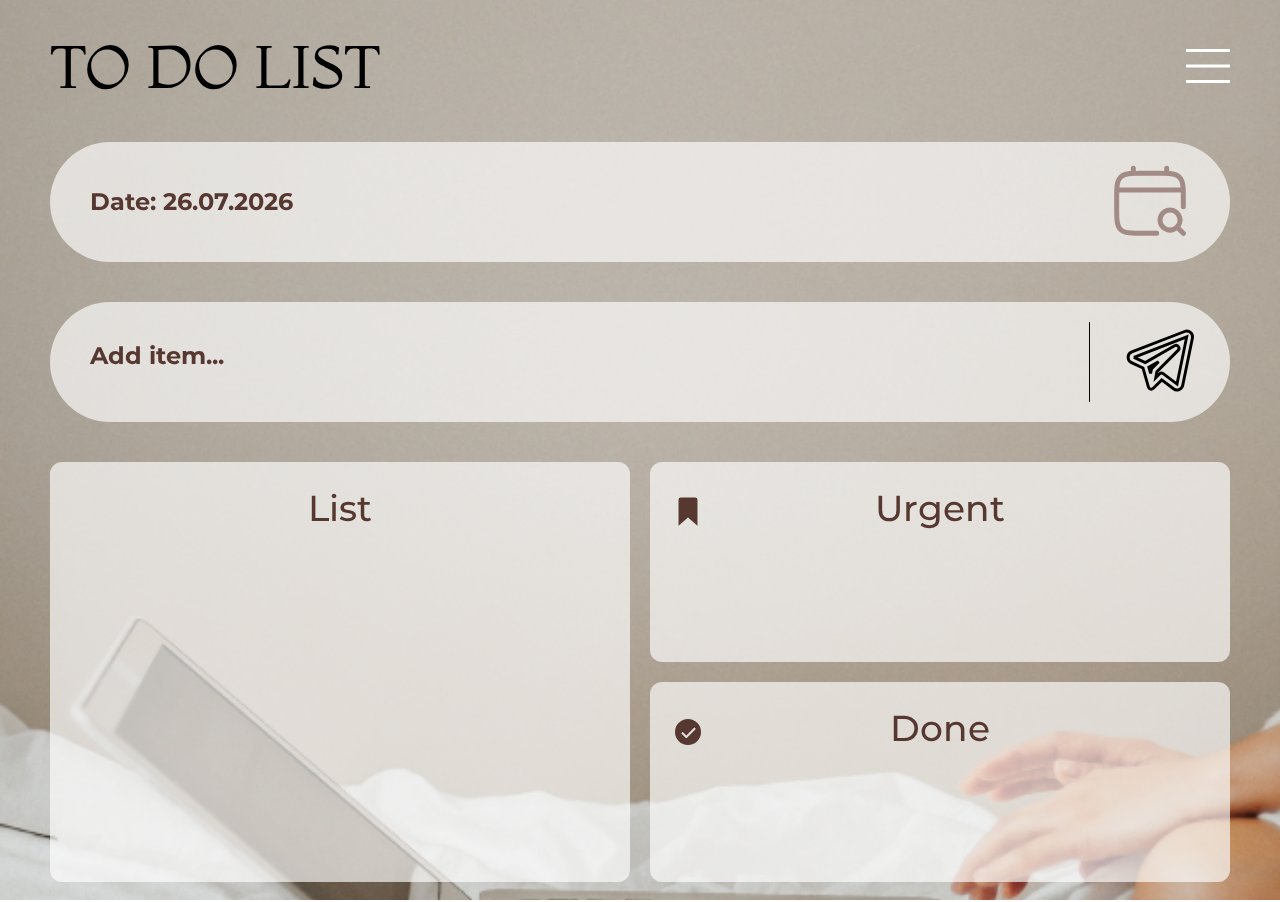
==== commit e5a19ab7: "Updates" ====
--- a/index.html
+++ b/index.html
@@ -8,7 +8,6 @@
   <link rel="apple-touch-icon" sizes="180x180" href="images/favicon/apple-touch-icon.png">
   <link rel="icon" type="image/png" sizes="32x32" href="images/favicon/favicon-32x32.png">
   <link rel="icon" type="image/png" sizes="16x16" href="images/favicon/favicon-16x16.png">
-  <!-- <link rel="manifest" href="images/favicon/site.webmanifest"> -->
   <link rel="mask-icon" href="images/favicon/safari-pinned-tab.svg" color="#5bbad5">
   <meta name="msapplication-TileColor" content="#da532c">
   <meta name="theme-color" content="#ffffff">
@@ -35,8 +34,11 @@
         <div class="to-do__inner">
 
           <form class="form-date" id="form-date">
-            <p class="form-date__date">Date:</p>
-            <button class="form-date__btn">
+            <div class="form-date__date">
+              <span class="form-date__info lng-date">Date:</span>
+              <span class="form-date__info" id="date"></span>
+            </div>
+            <button class="form-date__btn" type="button">
               <svg class="form-date__btn-svg">
                 <use xlink:href="images/sprite.svg#calendar"></use>
               </svg>
@@ -48,12 +50,12 @@
               <div class="calendar__head">
                 <p class="calendar__month">01.1999</p>
                 <div class="calendar__control">
-                  <button class="calendar__btn calendar__btn--next" id="next">
+                  <button class="calendar__btn calendar__btn--next" id="next" type="button">
                     <svg class="calendar__btn-svg">
                       <use xlink:href="images/sprite.svg#arrow"></use>
                     </svg>
                   </button>
-                  <button class="calendar__btn calendar__btn--prev" id="prev">
+                  <button class="calendar__btn calendar__btn--prev" id="prev" type="button">
                     <svg class="calendar__btn-svg">
                       <use xlink:href="images/sprite.svg#arrow"></use>
                     </svg>
@@ -72,7 +74,7 @@
               </ul>
 
               <ul class="calendar__days">
-      
+
               </ul>
             </div>
           </form>
